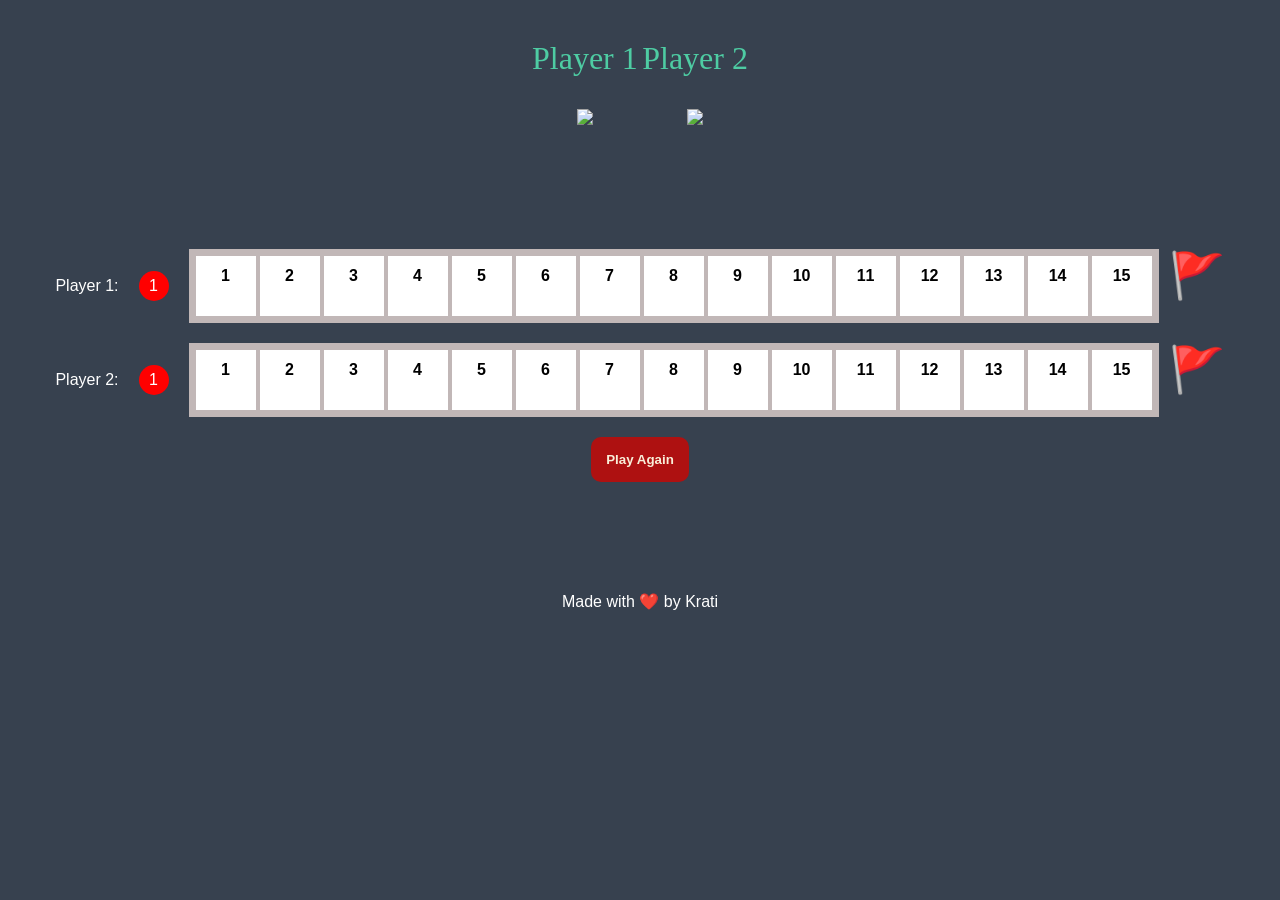
==== gamep.html @ 757ebe98 "Add files via upload" ====
<!DOCTYPE html>
<html lang="en">
<head>
    <meta charset="UTF-8">
    <meta name="viewport" content="width=device-width, initial-scale=1.0">
    <link rel="stylesheet" href="gamep.css">
    <title>Pathway Game</title>
</head>
<body>
    <div class="container">
        <div class="dice">
            <p>Player 1</p>
            <img class="img1" src="./Dicee+Challenge+-+Starting+Files/images/dice6.png">
        </div>
        <div class="dice">
            <p>Player 2</p>
            <img class="img2" src="./Dicee+Challenge+-+Starting+Files/images/dice6.png">
        </div>
    </div>

    <div class="board">
        <div class="player">Player 1: <span id="p1-token" class="player-token">1</span></div>
        <div class="track" id="track1"></div>
        <div class="goal">🚩</div>
    </div>
    <div class="board">
        <div class="player">Player 2: <span id="p2-token" class="player-token">1</span></div>
        <div class="track" id="track2"></div>
        <div class="goal">🚩</div>
    </div>
    <h2 id="winner"></h2>

    <button id="newGameBtn">Play Again</button>
    
    <footer>
        Made with ❤️ by Krati
      </footer>

    <script src="gamep.js"></script>
</body>
</html>
---- gamep.css ----
body {
    text-align: center;
    font-family: Arial, sans-serif;
}
.goal{
    display:
}
.container {
    width: 70%;
    margin: auto;
    text-align: center;
    margin-bottom: 120px;
  }
  
  .dice {
    text-align: center;
    display: inline-block;
  
  }
  
  body {
    /* background-color: rgb(123, 87, 37); */
    background-color: rgb(55, 65, 79);
    overflow: hidden;
  }
  
  h1 {
    margin: 30px;
    font-family: 'Lobster', cursive;
    text-shadow: 5px 0 #ffffff;
    font-size: 8rem;
    color: #4ECCA3;
  }
  
  p {
    font-size: 2rem;
    color: #4ECCA3;
    font-family: 'Indie Flower', cursive;
  }
  
  img {
    width: 50%;
  }
  
  .board {
    display: flex;
    justify-content: center;
    margin: 20px;
}
.player {
    display: flex;
    align-items: center;
    color: white;
}
.track {
    display: flex;
    background-color: rgb(193, 183, 183);
    padding: 5px;
}

.cell {
    width: 60px;
    height: 60px;
    line-height: 40px;
    text-align: center;
    background: white;
    margin: 2px;
    font-weight: bold;
}
.player-token {
    background: red;
    color: white;
    border-radius: 50%;
    width: 30px;
    height: 30px;
    display: inline-block;
    line-height: 30px;
    margin-right: 20px;
    margin-left: 20px;
}

.goal {
    font-size: 45px; /* Increase flag size */
    margin-left: 10px;
}

h2{
  /* margin-top: 10px; */
  color: rgb(249, 239, 217);
}
footer {
  font-family: sans-serif;
  margin-top: 110px;
  position: sticky;
  color: white;
}

#newGameBtn{
  padding: 15px;
  background-color: rgb(174, 17, 17);
  color: rgb(249, 239, 217);
  border-radius: 10px;
  border: none;
  font-weight: bold;
  font-style: normal;
  
}
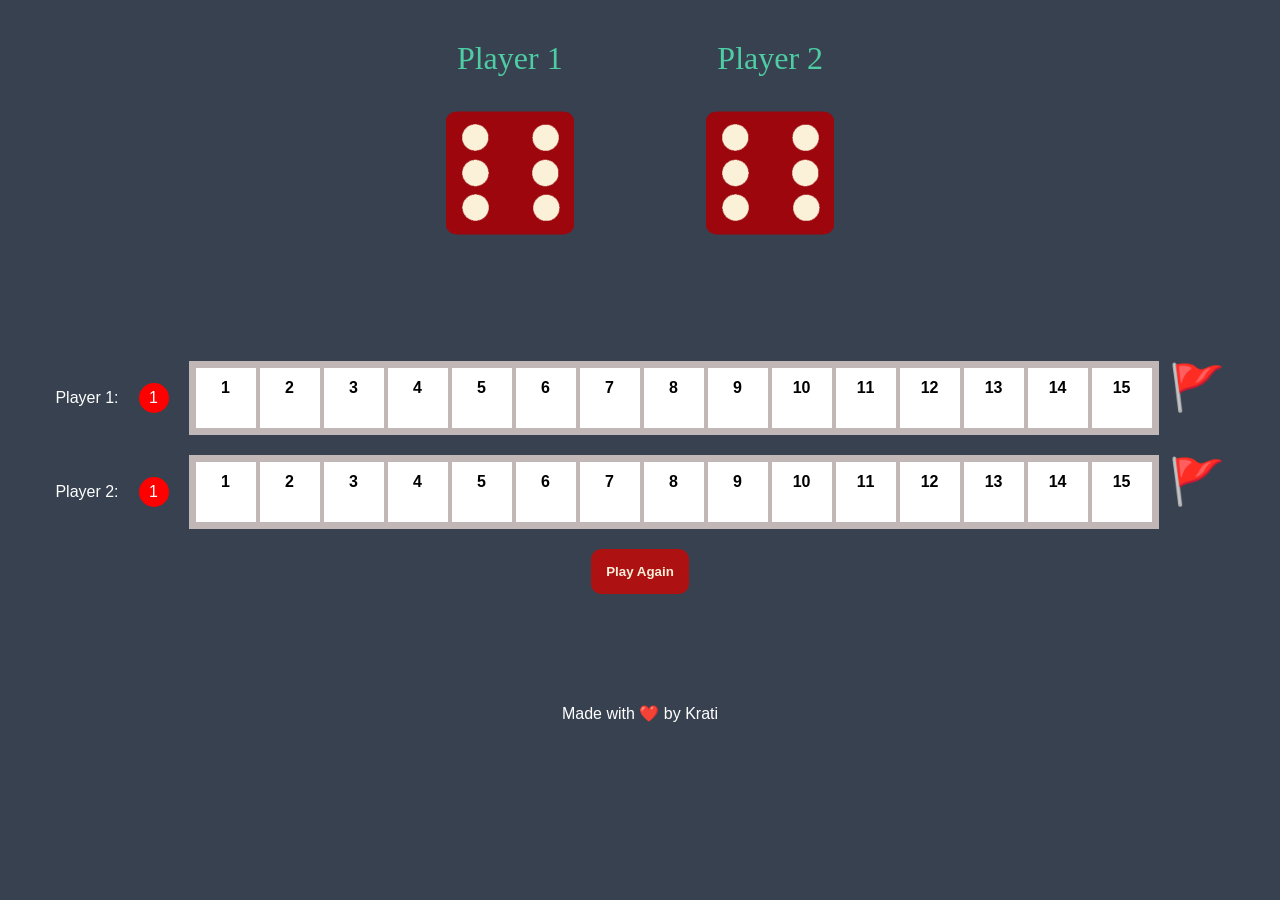
==== commit 8d6900bf: "Update gamep.html" ====
--- a/gamep.html
+++ b/gamep.html
@@ -10,11 +10,11 @@
     <div class="container">
         <div class="dice">
             <p>Player 1</p>
-            <img class="img1" src="./Dicee+Challenge+-+Starting+Files/images/dice6.png">
+            <img class="img1" src="dice6.png">
         </div>
         <div class="dice">
             <p>Player 2</p>
-            <img class="img2" src="./Dicee+Challenge+-+Starting+Files/images/dice6.png">
+            <img class="img2" src="dice6.png">
         </div>
     </div>
 
@@ -38,4 +38,4 @@
 
     <script src="gamep.js"></script>
 </body>
-</html>+</html>
